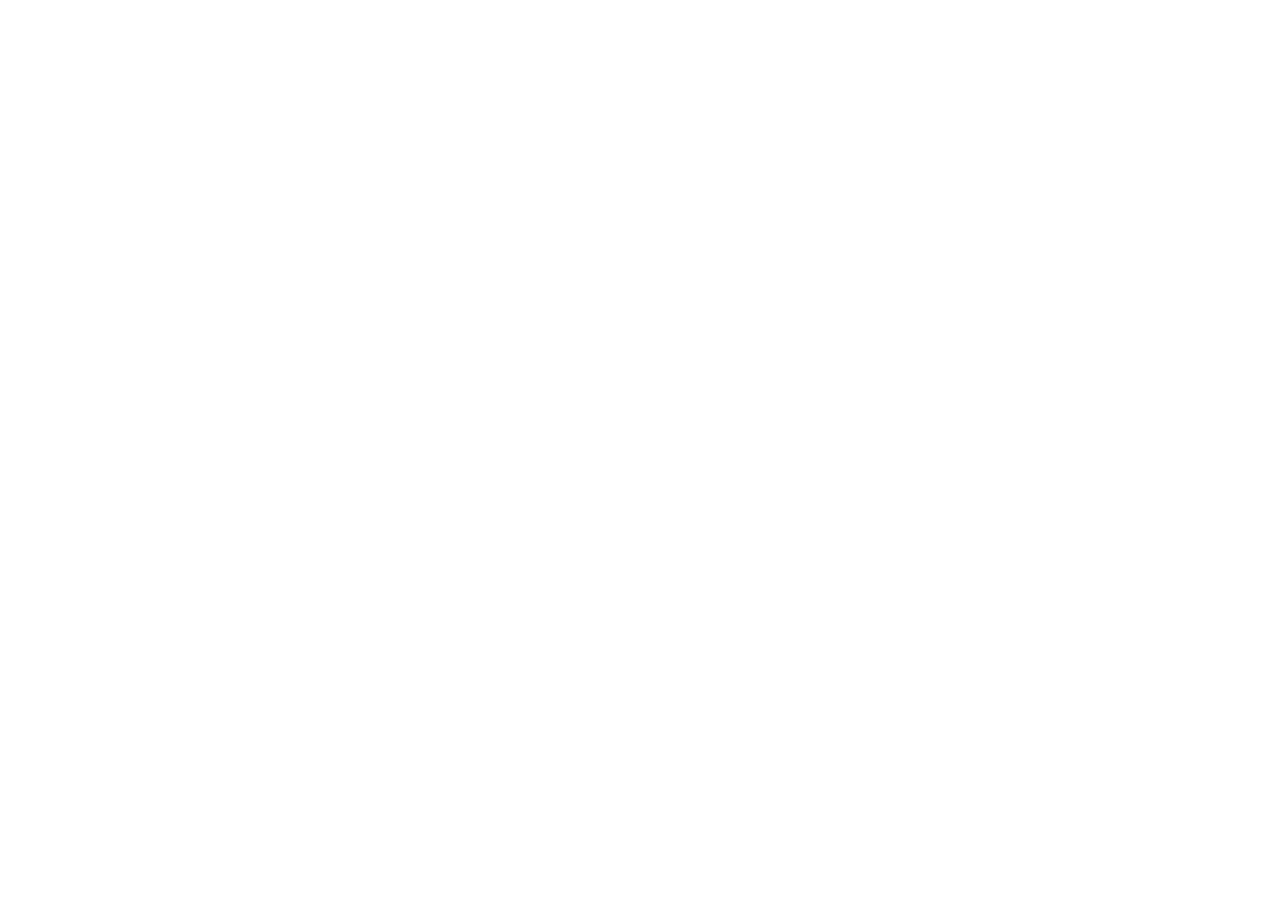
==== index.html @ 8ab4663b "Added files in there respected folders" ====
<!DOCTYPE html>
<html lang="en">
<head>
    <meta charset="UTF-8">
    <meta name="viewport" content="width=device-width, initial-scale=1.0">
    <title>AI Society Home</title>
</head>
<body>
    
</body>
</html>
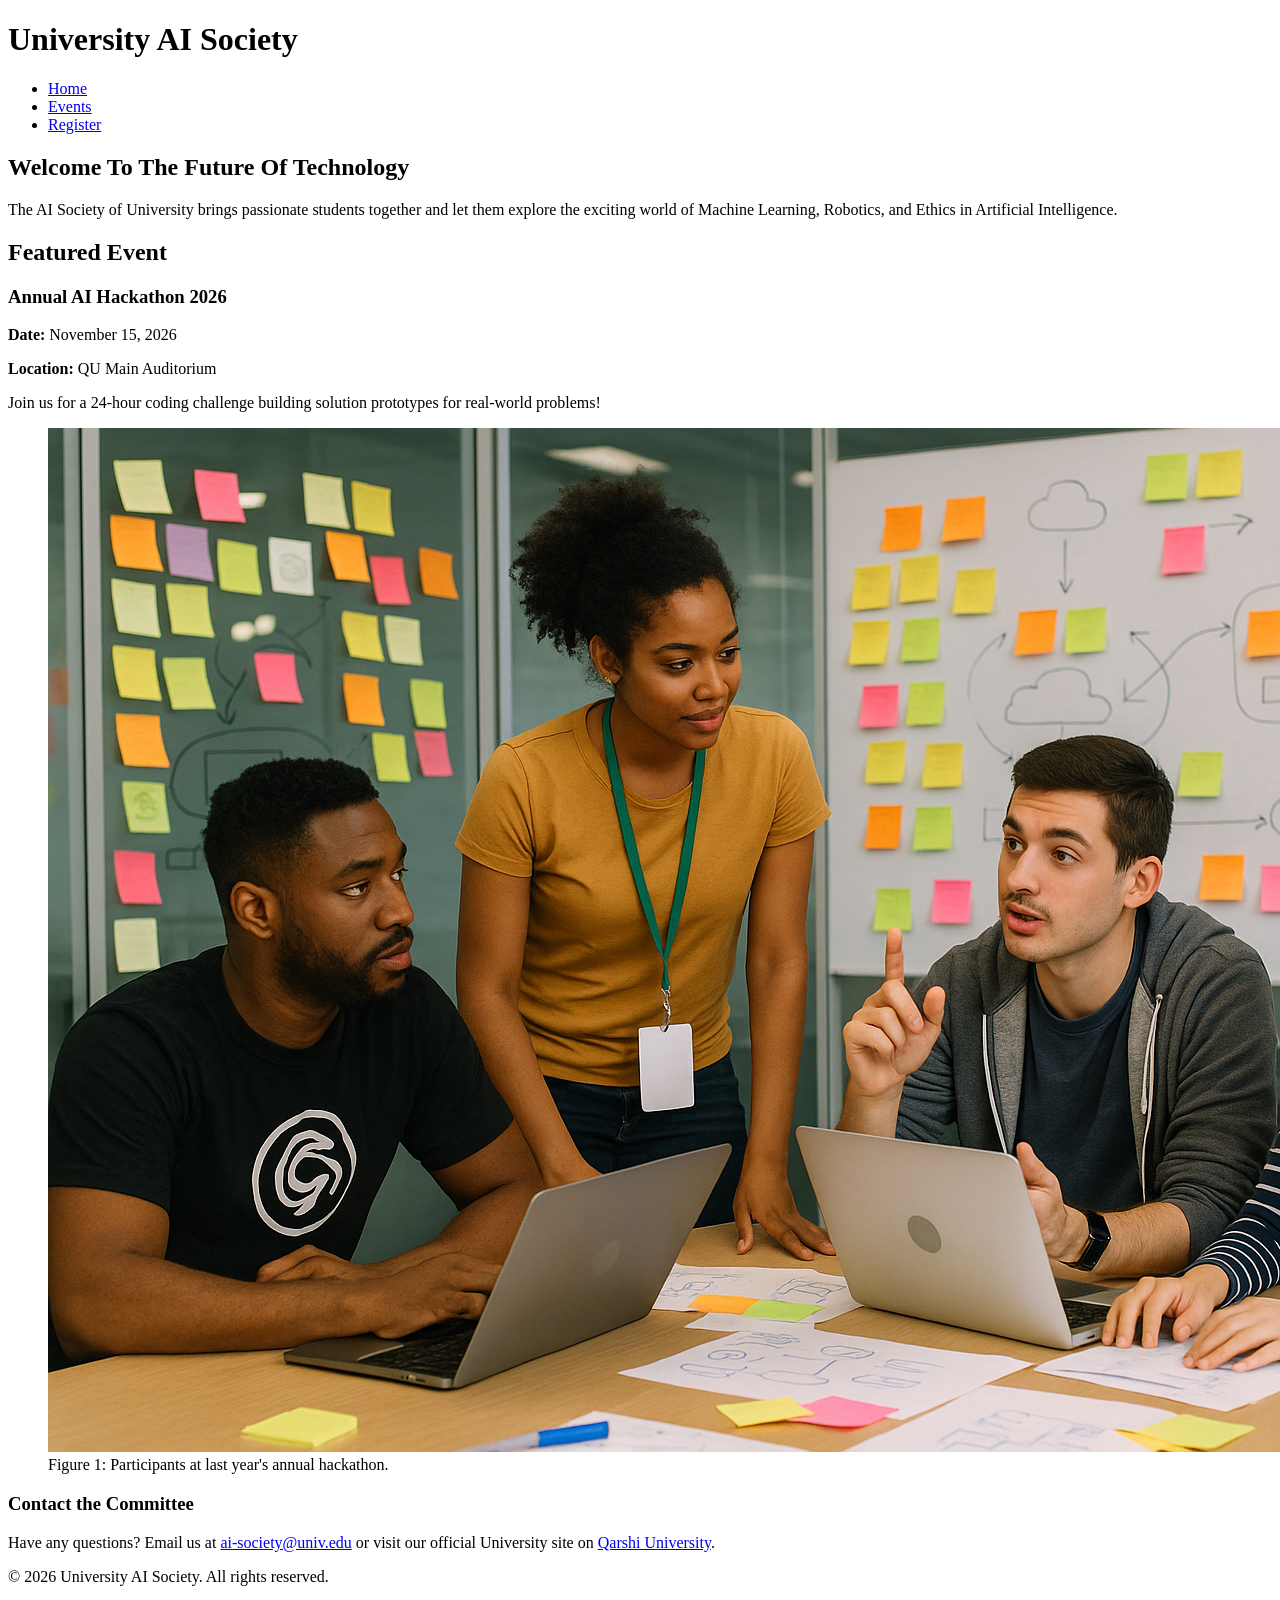
==== commit 0be198b3: "Home page of the Club web site" ====
--- a/index.html
+++ b/index.html
@@ -1,11 +1,53 @@
 <!DOCTYPE html>
 <html lang="en">
 <head>
-    <meta charset="UTF-8">
-    <meta name="viewport" content="width=device-width, initial-scale=1.0">
-    <title>AI Society Home</title>
+  <meta charset="UTF-8">
+  <meta name="viewport" content="width=device-width, initial-scale=1.0">
+  <title>AI Society Home</title>
+  <link rel="stylesheet" href="css/style.css">
 </head>
 <body>
-    
+
+  <header>
+    <h1>University AI Society</h1>
+    <nav>
+      <ul>
+        <li><a href="index.html" class="active">Home</a></li>
+        <li><a href="events.html">Events</a></li>
+        <li><a href="register.html">Register</a></li>
+      </ul>
+    </nav>
+  </header>
+
+  <main>
+    <section class="hero">
+      <h2>Welcome To The Future Of Technology</h2>
+      <p>The AI Society of University brings passionate students together and let them explore the exciting world of Machine Learning, Robotics, and Ethics in Artificial Intelligence.</p>
+    </section>
+
+    <section class="featured">
+      <h2>Featured Event</h2>
+      <article class="card">
+        <h3>Annual AI Hackathon 2026</h3>
+        <p><strong>Date:</strong> <time datetime="2026-11-15">November 15, 2026</time></p>
+        <p><strong>Location:</strong> QU Main Auditorium</p>
+        <p>Join us for a 24-hour coding challenge building solution prototypes for real-world problems!</p>
+        <figure>
+          <img src="images/lastteam.webp" alt="Students collaborating around laptops at a hackathon">
+          <figcaption>Figure 1: Participants at last year's annual hackathon.</figcaption>
+        </figure>
+      </article>
+    </section>
+
+    <aside>
+      <h3>Contact the Committee</h3>
+      <p>Have any questions? Email us at <a href="mailto:24l-0005@qu.edu.pk">ai-society@univ.edu</a> or visit our official University site on <a href="https://qu.edu.pk" target="_blank" rel="noopener noreferrer">Qarshi University</a>.</p>
+    </aside>
+  </main>
+
+  <footer>
+    <p>&copy; 2026 University AI Society. All rights reserved.</p>
+  </footer>
+
 </body>
 </html>
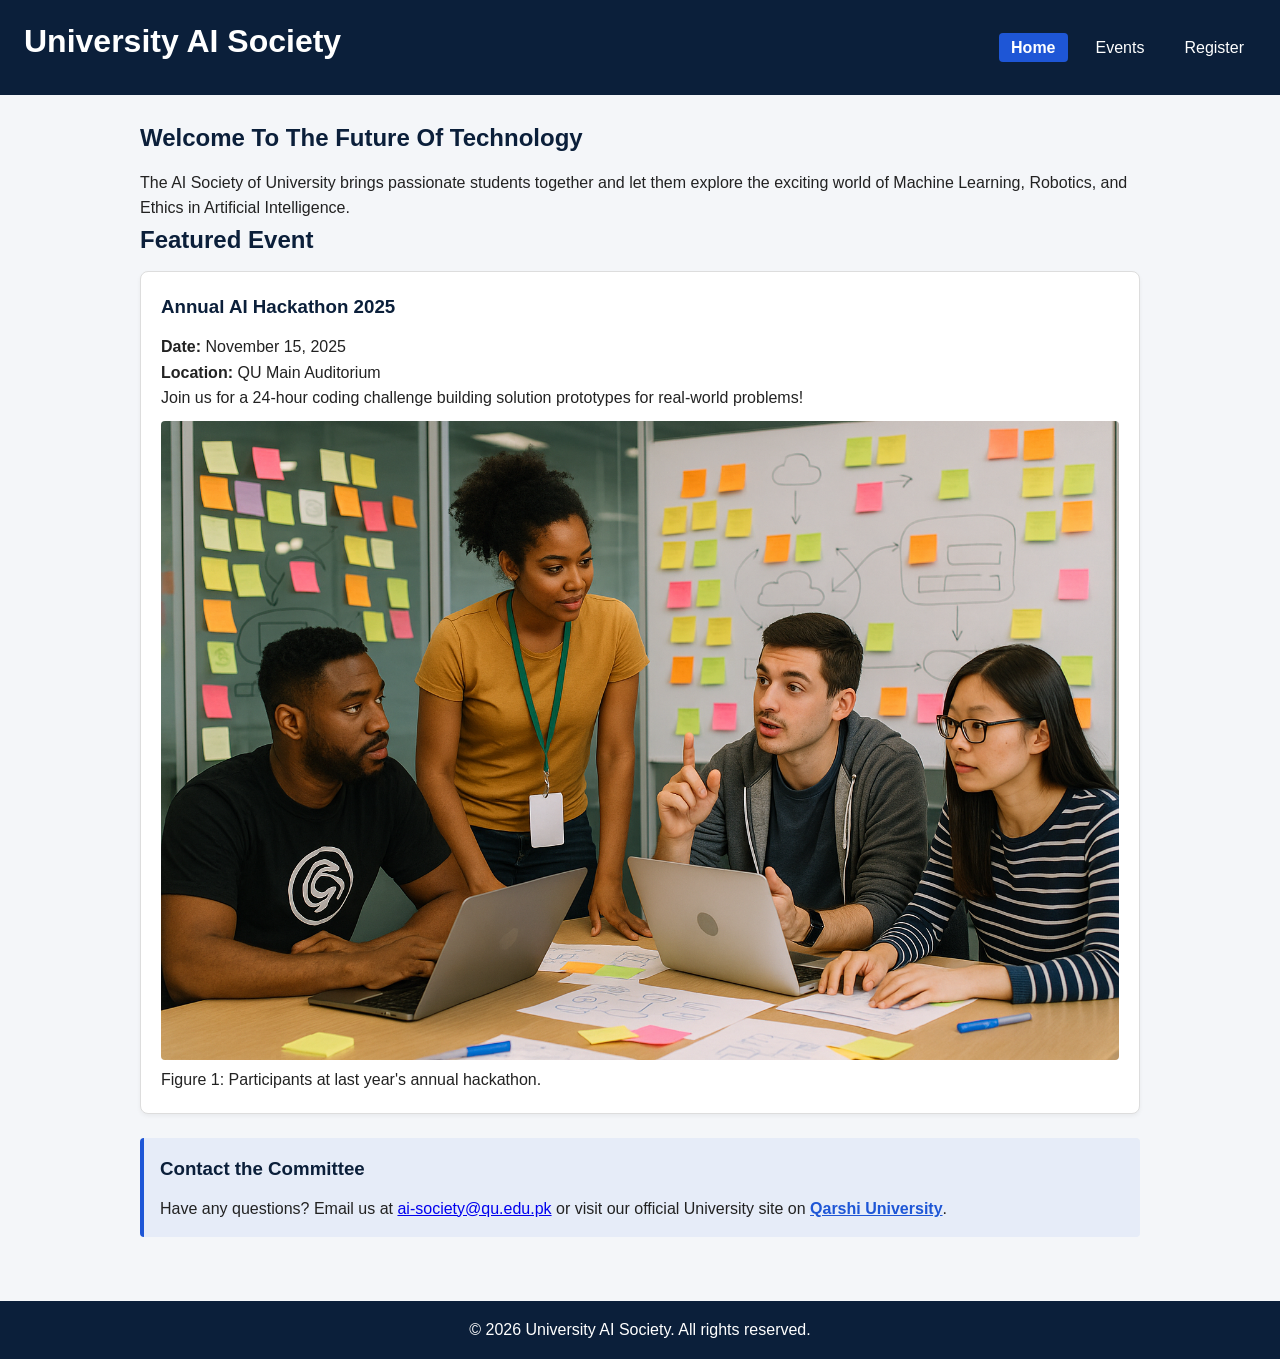
==== commit 53c7b086: "Add the css style for the uni club web site" ====
--- a/index.html
+++ b/index.html
@@ -13,8 +13,8 @@
     <nav>
       <ul>
         <li><a href="index.html" class="active">Home</a></li>
-        <li><a href="events.html">Events</a></li>
-        <li><a href="register.html">Register</a></li>
+        <li><a href="html/events.html">Events</a></li>
+        <li><a href="html/register.html">Register</a></li>
       </ul>
     </nav>
   </header>
@@ -28,8 +28,8 @@
     <section class="featured">
       <h2>Featured Event</h2>
       <article class="card">
-        <h3>Annual AI Hackathon 2026</h3>
-        <p><strong>Date:</strong> <time datetime="2026-11-15">November 15, 2026</time></p>
+        <h3>Annual AI Hackathon 2025</h3>
+        <p><strong>Date:</strong> <time datetime="2025-11-15">November 15, 2025</time></p>
         <p><strong>Location:</strong> QU Main Auditorium</p>
         <p>Join us for a 24-hour coding challenge building solution prototypes for real-world problems!</p>
         <figure>
@@ -41,7 +41,7 @@
 
     <aside>
       <h3>Contact the Committee</h3>
-      <p>Have any questions? Email us at <a href="mailto:24l-0005@qu.edu.pk">ai-society@univ.edu</a> or visit our official University site on <a href="https://qu.edu.pk" target="_blank" rel="noopener noreferrer">Qarshi University</a>.</p>
+      <p>Have any questions? Email us at <a href="mailto:24l-0005@qu.edu.pk">ai-society@qu.edu.pk</a> or visit our official University site on <a href="https://qu.edu.pk" target="_blank" rel="noopener noreferrer">Qarshi University</a>.</p>
     </aside>
   </main>
 
--- a/css/style.css
+++ b/css/style.css
@@ -0,0 +1,195 @@
+* {
+  box-sizing: border-box;
+  margin: 0;
+  padding: 0;
+}
+
+body {
+  font-family: "Segoe UI", Arial, sans-serif;
+  line-height: 1.6;
+  color: #222222;
+  background-color: #f4f6f9;
+  display: flex;
+  flex-direction: column;
+  min-height: 100vh;
+}
+
+h1, h2, h3 {
+  color: #0b1f3a;
+  margin-bottom: 12px;
+}
+
+header {
+  background-color: #0b1f3a;
+  color: #ffffff;
+  padding: 16px 24px;
+  display: flex;
+  flex-direction: column;
+  align-items: center;
+  gap: 12px;
+}
+
+header h1 {
+  color: #ffffff;
+}
+
+nav > ul {
+  display: flex;
+  list-style: none;
+  gap: 16px;
+}
+
+nav a {
+  color: #ffffff;
+  text-decoration: none;
+  padding: 6px 12px;
+  border-radius: 4px;
+}
+
+nav a:hover {
+  background-color: #1e56d6;
+}
+
+nav a.active {
+  background-color: #1e56d6;
+  font-weight: bold;
+}
+
+main {
+  flex: 1;
+  max-width: 1000px;
+  width: 90%;
+  margin: 24px auto;
+}
+
+.events-grid {
+  display: flex;
+  flex-wrap: wrap;
+  gap: 20px;
+}
+
+.card {
+  background: #ffffff;
+  border: 1px solid #dddddd;
+  border-radius: 8px;
+  padding: 20px;
+  flex: 1 1 280px;
+  box-shadow: 0 2px 4px rgba(0,0,0,0.05);
+}
+
+.card img {
+  max-width: 100%;
+  height: auto;
+  border-radius: 4px;
+  margin-top: 10px;
+}
+
+aside {
+  background-color: #e6ecf8;
+  border-left: 4px solid #1e56d6;
+  padding: 16px;
+  margin-top: 24px;
+  border-radius: 4px;
+}
+
+a[href^="https"] {
+  font-weight: bold;
+  color: #1e56d6;
+}
+
+fieldset {
+  border: 1px solid #cccccc;
+  padding: 16px;
+  margin-bottom: 16px;
+  border-radius: 6px;
+}
+
+legend {
+  padding: 0 8px;
+  font-weight: bold;
+  color: #0b1f3a;
+}
+
+label {
+  display: block;
+  margin-top: 10px;
+  font-weight: 600;
+}
+
+input[type="text"],
+input[type="email"],
+input[type="tel"],
+select {
+  width: 100%;
+  padding: 8px 12px;
+  margin-top: 4px;
+  border: 1px solid #cccccc;
+  border-radius: 4px;
+}
+
+input:focus, select:focus {
+  outline: 2px solid #1e56d6;
+}
+
+.btn {
+  background-color: #1e56d6;
+  color: white;
+  border: none;
+  padding: 10px 20px;
+  font-size: 16px;
+  border-radius: 4px;
+  cursor: pointer;
+}
+
+.btn:hover {
+  background-color: #0b1f3a;
+}
+
+.btn-danger {
+  background-color: #d9534f;
+  color: white;
+  border: none;
+  padding: 6px 12px;
+  border-radius: 4px;
+  cursor: pointer;
+  margin-bottom: 12px;
+}
+
+table {
+  width: 100%;
+  border-collapse: collapse;
+  margin-top: 12px;
+  background: white;
+}
+
+th, td {
+  border: 1px solid #dddddd;
+  padding: 10px;
+  text-align: left;
+}
+
+th {
+  background-color: #0b1f3a;
+  color: white;
+}
+
+footer {
+  background-color: #0b1f3a;
+  color: white;
+  text-align: center;
+  padding: 16px;
+  margin-top: 40px;
+}
+
+.success-message {
+  color: #4d0bc8;
+  font-weight: bold;
+  margin-top: 10px;
+}
+
+@media (min-width: 768px) {
+  header {
+    flex-direction: row;
+    justify-content: space-between;
+  }
+}
